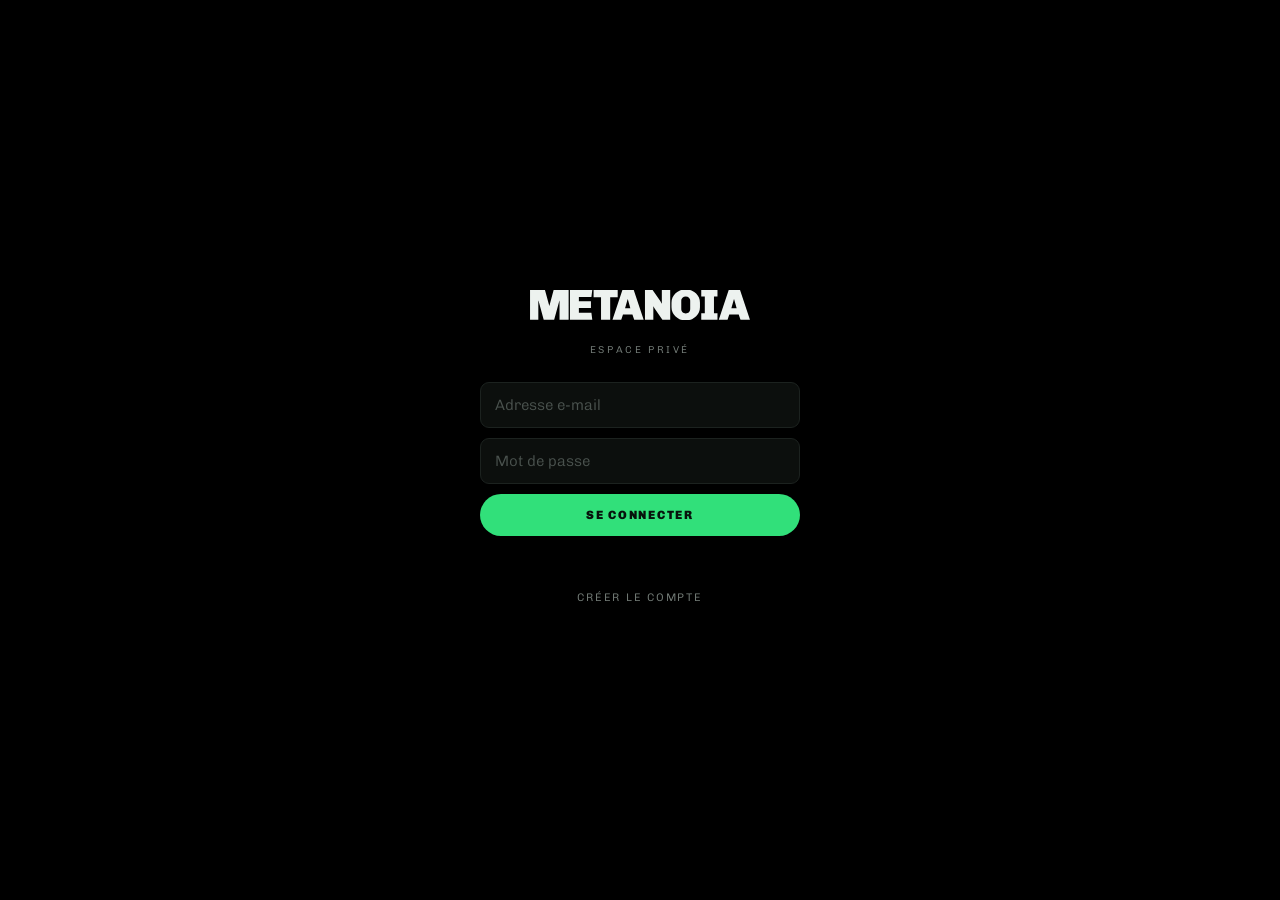
==== admin.html @ 51c211a5 "Garde-fou : refus des performances impossibles a la saisie" ====
<!DOCTYPE html>
<html lang="fr">
<head>
<meta charset="UTF-8">
<meta name="viewport" content="width=device-width, initial-scale=1.0, maximum-scale=1.0, user-scalable=no, viewport-fit=cover">
<title>Metanoia — Admin</title>
<link rel="preconnect" href="https://fonts.googleapis.com">
<link href="https://fonts.googleapis.com/css2?family=Cinzel:wght@400;500&family=Cormorant+Garamond:wght@400;500;600&display=swap" rel="stylesheet">
<style>
:root{--ink:#141414;--text:#2b2b2b;--mid:#5c5c5c;--soft:#9a9a9a;--line:#dcdcdc;--paper-2:#f6f5f2;--gold:#9a7b3c;--ease:cubic-bezier(.16,1,.3,1)}
*{margin:0;padding:0;box-sizing:border-box}
body{background:#fff;color:var(--text);font-family:'Cormorant Garamond',Georgia,serif;font-size:20px;line-height:1.5;-webkit-font-smoothing:antialiased}
.wrap{max-width:960px;margin:0 auto;padding:8vh 6vw 12vh}
a{color:inherit;text-decoration:none}
:focus-visible{outline:2px solid var(--gold);outline-offset:3px}
.label{font-family:'Cinzel',serif;font-size:12px;letter-spacing:.28em;text-transform:uppercase;color:var(--gold)}
header{display:flex;justify-content:space-between;align-items:baseline;margin-bottom:8vh}
header h1{font-family:'Cinzel',serif;font-weight:400;font-size:clamp(1.4rem,3vw,2rem);letter-spacing:.15em}
header a{font-family:'Cinzel',serif;font-size:11px;letter-spacing:.25em;text-transform:uppercase;color:var(--mid)}
h2{font-family:'Cinzel',serif;font-weight:400;font-size:1.2rem;letter-spacing:.12em;margin-bottom:28px;display:flex;justify-content:space-between;align-items:baseline}
h2 span{font-family:'Cormorant Garamond',serif;font-size:1rem;color:var(--soft);font-style:italic;letter-spacing:0}
.form{display:grid;grid-template-columns:1fr 1fr 1fr;gap:22px 28px;background:var(--paper-2);padding:40px;border-top:2px solid var(--ink);margin-bottom:12vh}
.f{display:flex;flex-direction:column;gap:8px}
.f label{font-family:'Cinzel',serif;font-size:11px;letter-spacing:.22em;text-transform:uppercase;color:var(--mid)}
.f input,.f select{font-family:'Cormorant Garamond',serif;font-size:1.2rem;font-weight:500;color:var(--ink);background:#fff;border:1px solid var(--line);padding:11px 14px;outline:none;transition:border-color .3s;width:100%;appearance:none;border-radius:0}
.f input:focus,.f select:focus{border-color:var(--ink)}
.f .hint{font-size:.9rem;color:var(--soft)}
.f.wide{grid-column:span 2}
.f input[type=range]{padding:0;border:0;background:transparent;accent-color:var(--ink);height:44px}
.f .rv{font-family:'Cinzel',serif;font-size:1.3rem;color:var(--ink)}
.pace{grid-column:1/-1;display:flex;justify-content:space-between;align-items:center;padding-top:14px;border-top:1px solid var(--line)}
.pace .v{font-family:'Cinzel',serif;font-size:1.8rem;color:var(--ink)}
.pace .v small{font-size:.45em;color:var(--mid);letter-spacing:.15em}
.actions{grid-column:1/-1;display:flex;gap:18px;align-items:center;flex-wrap:wrap}
.btn{padding:18px 48px;background:var(--ink);color:#fff;border:0;cursor:pointer;font-family:'Cinzel',serif;font-size:12px;letter-spacing:.3em;text-indent:.3em;text-transform:uppercase;transition:background .4s}
.btn:hover{background:var(--gold)}.btn:disabled{background:var(--soft);cursor:default}
.btn.ghost{background:transparent;color:var(--mid);border:1px solid var(--line);display:none}
.form.edit .btn.ghost{display:inline-block}
.msg{font-size:1rem;color:var(--gold);min-height:1.4em;grid-column:1/-1}
@media(max-width:760px){.form{grid-template-columns:1fr;padding:26px}.f.wide{grid-column:auto}}
.log{width:100%;border-collapse:collapse;font-size:1.05rem}
.log th{font-family:'Cinzel',serif;font-weight:500;font-size:11px;letter-spacing:.2em;text-transform:uppercase;color:var(--mid);text-align:left;padding:0 12px 14px 0;border-bottom:2px solid var(--ink)}
.log td{padding:18px 12px 18px 0;border-bottom:1px solid var(--line);vertical-align:top;font-variant-numeric:tabular-nums}
.log tbody tr{transition:background .3s;cursor:pointer}.log tbody tr:hover{background:var(--paper-2)}
.log tr.editing{background:#fbf6ea}
.log td.d{font-family:'Cinzel',serif;font-size:12px;letter-spacing:.08em;white-space:nowrap;color:var(--ink)}
.log td.k{font-family:'Cinzel',serif;color:var(--ink);white-space:nowrap;font-size:.95rem}
.log td .n{color:var(--soft);font-size:.92rem;font-style:italic}
.log .tag{font-family:'Cinzel',serif;font-size:10px;letter-spacing:.18em;text-transform:uppercase;color:var(--gold)}
.log .empty td{text-align:center;color:var(--soft);padding:48px 0;font-style:italic}
.log td:last-child,.log th:last-child{text-align:right;padding-right:0;white-space:nowrap}
.log .del{background:none;border:0;color:var(--line);cursor:pointer;font-size:1.2rem;transition:color .3s;font-family:inherit}
.log tr:hover .del{color:var(--soft)}.log .del:hover{color:#b00!important}
@media(max-width:700px){.hide{display:none}}

  body{user-select:none;-webkit-user-select:none;-webkit-touch-callout:none;
    touch-action:pan-y;-webkit-tap-highlight-color:transparent}
  input,textarea,select{user-select:text;-webkit-user-select:text;-webkit-touch-callout:default}
</style>
</head>
<body>
<div class="wrap">
  <header><h1>Metanoia · Admin</h1><a href="metanoia.html">← Voir la page publique</a></header>

  <h2>Prochaine compétition <span id="compInfo"></span></h2>
  <div class="form" id="compForm" style="grid-template-columns:1fr 1fr 1fr;margin-bottom:12vh">
    <div class="f"><label for="cNom">Nom de la course</label><input id="cNom" type="text" placeholder="10 km de Marseille"></div>
    <div class="f"><label for="cLieu">Lieu</label><input id="cLieu" type="text" placeholder="Marseille"></div>
    <div class="f"><label for="cDate">Date</label><input id="cDate" type="date"></div>
    <div class="actions"><button class="btn" id="cSave">Enregistrer</button><button class="btn ghost" id="cDelete" style="display:none">Supprimer</button></div>
    <div class="msg" id="cMsg"></div>
  </div>

  <h2>Résultats <span id="recordInfo"></span></h2>
  <div class="form" id="rForm" style="grid-template-columns:1fr 1fr 1fr;margin-bottom:6vh">
    <div class="f wide"><label for="rNom">Nom de la course</label><input id="rNom" type="text" placeholder="10 km de Marseille"></div>
    <div class="f"><label for="rDate">Date</label><input id="rDate" type="date"></div>
    <div class="f"><label for="rDist">Distance</label><input id="rDist" type="text" inputmode="decimal" placeholder="5"><span class="hint">km</span></div>
    <div class="f"><label for="rTemps">Temps</label><input id="rTemps" type="text" placeholder="17,13"><span class="hint">min,s</span></div>
    <div class="f"><label for="rClas">Classement</label><input id="rClas" type="number" min="1" placeholder="9"></div>
    <div class="f"><label for="rPart">Participants</label><input id="rPart" type="number" min="1" placeholder="234"></div>
    <div class="actions"><button class="btn" id="rSave">Ajouter</button></div>
    <div class="msg" id="rMsg"></div>
  </div>
  <table class="log" style="margin-bottom:12vh">
    <thead><tr><th>Date</th><th>Course</th><th>Distance</th><th>Temps</th><th>Classement</th><th></th></tr></thead>
    <tbody id="rRows"></tbody>
  </table>

  <h2 id="formTitle">Nouvel entraînement</h2>
  <div class="form" id="form">
    <div class="f"><label for="date">Date</label><input id="date" type="date"></div>
    <div class="f"><label for="type">Type de séance</label><select id="type"></select></div>
    <div class="f"><label for="lieu">Lieu</label><input id="lieu" type="text" placeholder="Corniche, piste, Calanques…"></div>
    <div class="f"><label for="dist">Distance</label><input id="dist" type="text" inputmode="decimal" placeholder="7,37"><span class="hint">km (ex. 7,37 = 7 km 370 m)</span></div>
    <div class="f"><label for="temps">Temps</label><input id="temps" type="text" placeholder="52:30" inputmode="numeric"><span class="hint">h:mm:ss ou mm:ss</span></div>
    <div class="f"><label for="den">Dénivelé positif</label><input id="den" type="number" step="1" min="0" placeholder="120"><span class="hint">m</span></div>
    <div class="f wide"><label for="notes">Notes</label><input id="notes" type="text" placeholder="Allure de base, jambes lourdes…"></div>
    <div class="f"><label for="ress">Ressenti <span class="rv" id="ressV">7</span> / 10</label><input id="ress" type="range" min="1" max="10" value="7"></div>
    <div class="pace"><span class="label" style="color:var(--mid)">Allure moyenne</span><span class="v" id="paceLive">—<small>/km</small></span></div>
    <div class="actions"><button class="btn" id="save">Enregistrer</button><button class="btn ghost" id="cancel">Annuler</button></div>
    <div class="msg" id="msg"></div>
  </div>

  <h2>Journal <span id="count"></span></h2>
  <table class="log">
    <thead><tr><th>Date</th><th>Séance</th><th>Distance</th><th>Temps</th><th class="hide">D+</th><th>Allure</th><th class="hide">Ressenti</th><th></th></tr></thead>
    <tbody id="rows"></tbody>
  </table>
</div>

<script type="module">
import { exigerConnexion, deconnexion, list, insert, update, remove, TYPES, parseTime, parseKm, fmtTime, fmtPace, fr, listCompetitions, insertCompetition, updateCompetition, removeCompetition, listResultats, insertResultat, removeResultat } from './config.js?v=20260831a';
import { plausible, fmtAllure } from './moteur.js?v=20260831a';

if (!await exigerConnexion()) throw new Error('non connecté');
const $ = id => document.getElementById(id);
const short = d => new Date(d+'T00:00').toLocaleDateString('fr-FR',{day:'2-digit',month:'short',year:'numeric'});
let rows = [], editing = null;

$('type').innerHTML = TYPES.map(t => `<option>${t}</option>`).join('');
$('date').value = new Date().toISOString().slice(0,10);
$('ress').addEventListener('input', () => $('ressV').textContent = $('ress').value);
const livePace = () => { $('paceLive').innerHTML = fmtPace(parseTime($('temps').value), parseKm($('dist').value)) + '<small>/km</small>'; };
$('temps').addEventListener('input', livePace); $('dist').addEventListener('input', livePace);

function fill(r){ $('date').value=r.date; $('type').value=r.type||TYPES[0]; $('lieu').value=r.lieu||''; $('dist').value=r.distance_km; $('temps').value=fmtTime(r.temps_s);
  $('den').value=r.denivele_m||''; $('notes').value=r.notes||''; $('ress').value=r.ressenti||7; $('ressV').textContent=$('ress').value; livePace(); }
function reset(){ editing=null; ['lieu','dist','temps','den','notes'].forEach(i=>$(i).value=''); $('ress').value=7; $('ressV').textContent=7; $('date').value=new Date().toISOString().slice(0,10);
  $('form').classList.remove('edit'); $('formTitle').textContent='Nouvel entraînement'; $('save').textContent='Enregistrer'; livePace(); render(); }
function startEdit(r){ editing=r.id; fill(r); $('form').classList.add('edit'); $('formTitle').textContent='Modifier — '+short(r.date); $('save').textContent='Mettre à jour'; render(); $('form').scrollIntoView({behavior:'smooth'}); }

function render(){
  $('count').textContent = rows.length ? `${rows.length} sorties · ${fr(rows.reduce((a,r)=>a+Number(r.distance_km),0))} km` : '';
  $('rows').innerHTML = rows.length ? rows.map(r => `<tr data-id="${r.id}" class="${r.id===editing?'editing':''}">
    <td class="d">${short(r.date)}</td>
    <td><span class="tag">${r.type||''}</span>${r.lieu?'<br>'+r.lieu:''}${r.notes?`<div class="n">${r.notes}</div>`:''}</td>
    <td class="k">${fr(r.distance_km)} km</td><td class="k">${fmtTime(r.temps_s)}</td>
    <td class="k hide">${r.denivele_m?fr(r.denivele_m,0)+' m':'—'}</td><td class="k">${fmtPace(r.temps_s,r.distance_km)}</td>
    <td class="k hide">${r.ressenti?r.ressenti+'/10':'—'}</td>
    <td><button class="del" data-del="${r.id}" title="Supprimer">×</button></td></tr>`).join('')
    : `<tr class="empty"><td colspan="8">Aucun entraînement. Le premier kilomètre commence ici.</td></tr>`;
}
async function refresh(){ try { rows = await list(); render(); } catch(e){ $('msg').textContent='Erreur : '+e.message; } }


// refuse une performance physiquement impossible
function verifieAllure(km, sec, cible) {
  if (!plausible(km * 1000, sec)) {
    const a = sec / km;
    document.getElementById(cible).textContent =
      'Allure de ' + fmtAllure(a) + '/km — c\u2019est impossible. Vérifie le temps : '
      + 'pour une heure et plus, écris 1:49:00 et non 1:49.';
    return false;
  }
  return true;
}

$('save').addEventListener('click', async () => {
  const d=parseKm($('dist').value), s=parseTime($('temps').value);
  if(!$('date').value||!d||!s){ $('msg').textContent='Date, distance et temps sont obligatoires.'; return; }
  if(!verifieAllure(d, s, 'msg')) return;
  const row={ date:$('date').value, type:$('type').value, lieu:$('lieu').value.trim(), distance_km:d, temps_s:s, denivele_m:Number($('den').value)||0, notes:$('notes').value.trim(), ressenti:Number($('ress').value) };
  $('save').disabled=true;
  try { if(editing!==null){ await update(editing,row); $('msg').textContent='Mis à jour.'; } else { await insert(row); $('msg').textContent=`Enregistré — ${fr(d)} km de plus.`; }
    await refresh(); reset(); } catch(e){ $('msg').textContent='Erreur : '+e.message; }
  $('save').disabled=false;
});
$('cancel').addEventListener('click', reset);
$('rows').addEventListener('click', async e => {
  const del=e.target.closest('[data-del]');
  if(del){ e.stopPropagation(); if(confirm('Supprimer cet entraînement ?')){ try{ await remove(isNaN(del.dataset.del)?del.dataset.del:Number(del.dataset.del)); if(editing==del.dataset.del) reset(); await refresh(); }catch(err){ $('msg').textContent='Erreur : '+err.message; } } return; }
  const tr=e.target.closest('tr[data-id]'); if(!tr) return;
  const r=rows.find(x=>String(x.id)===tr.dataset.id); if(r) startEdit(r);
});
refresh();

let currentCompId = null;
async function refreshComp() {
  try {
    const compList = await listCompetitions();
    const today = new Date().toISOString().slice(0,10);
    const next = compList.find(c => c.date >= today) || compList[0] || null;
    if (next) {
      currentCompId = next.id;
      $('cNom').value = next.nom; $('cLieu').value = next.lieu || ''; $('cDate').value = next.date;
      $('compInfo').textContent = `— ${short(next.date)}`;
      $('cDelete').style.display = 'inline-block';
    } else {
      currentCompId = null; $('cNom').value=''; $('cLieu').value=''; $('cDate').value='';
      $('compInfo').textContent = ''; $('cDelete').style.display = 'none';
    }
  } catch (e) { $('cMsg').textContent = 'Erreur : ' + e.message; }
}
$('cSave').addEventListener('click', async () => {
  const nom = $('cNom').value.trim(), date = $('cDate').value;
  if (!nom || !date) { $('cMsg').textContent = 'Nom et date sont obligatoires.'; return; }
  const row = { nom, lieu: $('cLieu').value.trim(), date };
  $('cSave').disabled = true;
  try {
    if (currentCompId !== null) await updateCompetition(currentCompId, row); else await insertCompetition(row);
    $('cMsg').textContent = 'Enregistré.'; await refreshComp();
  } catch (e) { $('cMsg').textContent = 'Erreur : ' + e.message; }
  $('cSave').disabled = false;
});
$('cDelete').addEventListener('click', async () => {
  if (currentCompId === null || !confirm('Supprimer cette compétition ?')) return;
});
refreshComp();

async function refreshResultats() {
  try {
    const rows = await listResultats();
    // record = meilleur temps par distance
    const records = {};
    rows.forEach(r => { const key = fr(r.distance_km); if (!records[key] || r.temps_s < records[key]) records[key] = r.temps_s; });
    $('recordInfo').textContent = Object.keys(records).length
      ? '— ' + Object.entries(records).map(([d,s]) => `${d} km : ${fmtTime(s)}`).join(' · ') : '';
    $('rRows').innerHTML = rows.length ? rows.map(r => `<tr data-id="${r.id}">
      <td class="d">${short(r.date)}</td><td>${r.nom}</td><td class="k">${fr(r.distance_km)} km</td><td class="k">${fmtTime(r.temps_s)}</td>
      <td class="k">${r.classement ? r.classement + (r.participants ? ' / ' + r.participants : '') : '—'}</td>
      <td><button class="del" data-rdel="${r.id}" title="Supprimer">×</button></td></tr>`).join('')
      : `<tr class="empty"><td colspan="6">Aucun résultat pour l'instant.</td></tr>`;
  } catch (e) { $('rMsg').textContent = 'Erreur : ' + e.message; }
}
$('rSave').addEventListener('click', async () => {
  const nom = $('rNom').value.trim(), date = $('rDate').value, d = parseKm($('rDist').value), s = parseTime($('rTemps').value);
  if (!nom || !date || !d || !s) { $('rMsg').textContent = 'Nom, date, distance et temps sont obligatoires.'; return; }
  if (!verifieAllure(d, s, 'rMsg')) return;
  $('rSave').disabled = true;
  try {
    await insertResultat({ nom, date, distance_km: d, temps_s: s, classement: Number($('rClas').value) || null, participants: Number($('rPart').value) || null });
    ['rNom','rDist','rTemps','rClas','rPart'].forEach(i => $(i).value = ''); $('rDate').value = '';
    $('rMsg').textContent = 'Résultat ajouté.'; await refreshResultats();
  } catch (e) { $('rMsg').textContent = 'Erreur : ' + e.message; }
  $('rSave').disabled = false;
});
$('rRows').addEventListener('click', async e => {
  const b = e.target.closest('[data-rdel]'); if (!b) return;
  if (confirm('Supprimer ce résultat ?')) { try { await removeResultat(Number(b.dataset.rdel)); await refreshResultats(); } catch (err) { $('rMsg').textContent = 'Erreur : ' + err.message; } }
});
refreshResultats();
</script>
<button id="quitter" style="position:fixed;top:10px;right:12px;background:none;border:1px solid #ddd;
  border-radius:999px;padding:7px 14px;font-family:inherit;font-size:10px;letter-spacing:.16em;
  text-transform:uppercase;color:#888;cursor:pointer">Déconnexion</button>
<script type="module">
import { deconnexion } from './config.js?v=20260831a';
import { plausible, fmtAllure } from './moteur.js?v=20260831a';
document.getElementById('quitter').addEventListener('click', async () => {
  await deconnexion(); location.href = 'index.html';
});
</script>

<script>
// pas de sélection ni de copie ; zoom bloqué sur mobile seulement
['copy','cut','contextmenu','dragstart','selectstart'].forEach(function(ev){
  document.addEventListener(ev, function(e){
    if (e.target.closest('input, textarea, select')) return;   // la saisie reste possible
    e.preventDefault();
  });
});
['gesturestart','gesturechange','gestureend'].forEach(function(ev){
  document.addEventListener(ev, function(e){ e.preventDefault(); }, { passive:false });
});
document.addEventListener('touchmove', function(e){
  if (e.touches.length > 1) e.preventDefault();
}, { passive:false });
document.addEventListener('keydown', function(e){
  if ((e.ctrlKey || e.metaKey) && ['c','x','a','u','s','p'].indexOf(e.key.toLowerCase()) > -1) {
    if (e.target.closest('input, textarea')) return;
    e.preventDefault();
  }
});
</script>
</body>
</html>
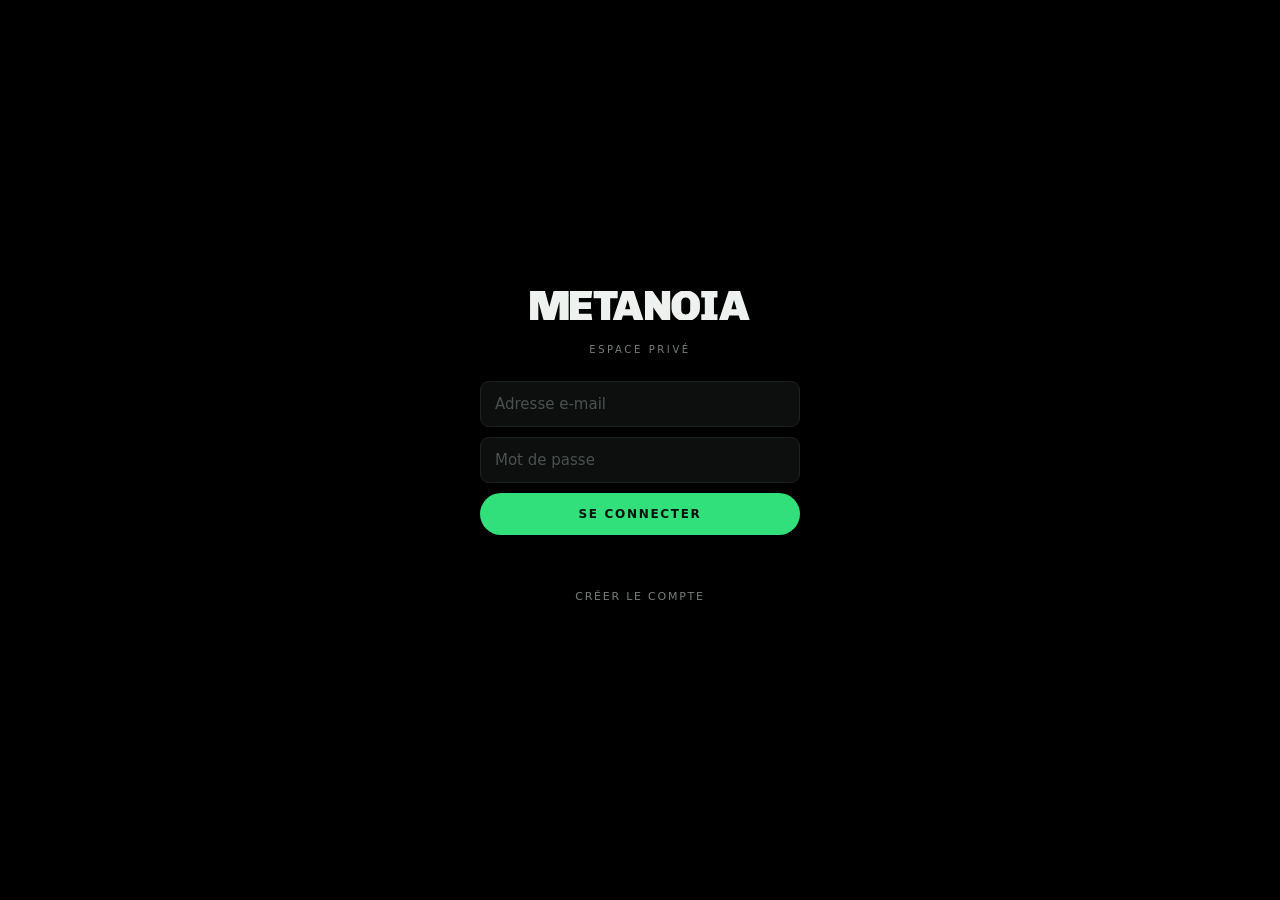
==== commit 9f265e00: "Admin refait aux couleurs du site ; coach a deux objectifs 5 km et ultra" ====
--- a/admin.html
+++ b/admin.html
@@ -1,117 +1,201 @@
 <!DOCTYPE html>
 <html lang="fr">
 <head>
-<meta charset="UTF-8">
+<meta charset="utf-8">
 <meta name="viewport" content="width=device-width, initial-scale=1.0, maximum-scale=1.0, user-scalable=no, viewport-fit=cover">
-<title>Metanoia — Admin</title>
+<title>Metanoia — Saisie</title>
+<meta name="robots" content="noindex">
+<meta name="theme-color" content="#FFFFFF">
 <link rel="preconnect" href="https://fonts.googleapis.com">
-<link href="https://fonts.googleapis.com/css2?family=Cinzel:wght@400;500&family=Cormorant+Garamond:wght@400;500;600&display=swap" rel="stylesheet">
+<link rel="preconnect" href="https://fonts.gstatic.com" crossorigin>
+<link href="https://fonts.googleapis.com/css2?family=Chivo:wght@300;700;900&display=swap" rel="stylesheet">
 <style>
-:root{--ink:#141414;--text:#2b2b2b;--mid:#5c5c5c;--soft:#9a9a9a;--line:#dcdcdc;--paper-2:#f6f5f2;--gold:#9a7b3c;--ease:cubic-bezier(.16,1,.3,1)}
+:root{--vert:#0B7A3E;--vif:#12B85F;--ink:#0D0F0E;--piste:#E8EBE9;--sourd:#6B736E;--texte:#454B48;--rouge:#C4452F}
 *{margin:0;padding:0;box-sizing:border-box}
-body{background:#fff;color:var(--text);font-family:'Cormorant Garamond',Georgia,serif;font-size:20px;line-height:1.5;-webkit-font-smoothing:antialiased}
-.wrap{max-width:960px;margin:0 auto;padding:8vh 6vw 12vh}
+body{background:#fff;color:var(--ink);font-family:Chivo,system-ui,sans-serif;
+  max-width:430px;margin:0 auto;padding-bottom:110px;-webkit-font-smoothing:antialiased;
+  user-select:none;-webkit-user-select:none;-webkit-touch-callout:none;touch-action:pan-y;
+  -webkit-tap-highlight-color:transparent}
+input,textarea,select{user-select:text;-webkit-user-select:text;-webkit-touch-callout:default}
 a{color:inherit;text-decoration:none}
-:focus-visible{outline:2px solid var(--gold);outline-offset:3px}
-.label{font-family:'Cinzel',serif;font-size:12px;letter-spacing:.28em;text-transform:uppercase;color:var(--gold)}
-header{display:flex;justify-content:space-between;align-items:baseline;margin-bottom:8vh}
-header h1{font-family:'Cinzel',serif;font-weight:400;font-size:clamp(1.4rem,3vw,2rem);letter-spacing:.15em}
-header a{font-family:'Cinzel',serif;font-size:11px;letter-spacing:.25em;text-transform:uppercase;color:var(--mid)}
-h2{font-family:'Cinzel',serif;font-weight:400;font-size:1.2rem;letter-spacing:.12em;margin-bottom:28px;display:flex;justify-content:space-between;align-items:baseline}
-h2 span{font-family:'Cormorant Garamond',serif;font-size:1rem;color:var(--soft);font-style:italic;letter-spacing:0}
-.form{display:grid;grid-template-columns:1fr 1fr 1fr;gap:22px 28px;background:var(--paper-2);padding:40px;border-top:2px solid var(--ink);margin-bottom:12vh}
-.f{display:flex;flex-direction:column;gap:8px}
-.f label{font-family:'Cinzel',serif;font-size:11px;letter-spacing:.22em;text-transform:uppercase;color:var(--mid)}
-.f input,.f select{font-family:'Cormorant Garamond',serif;font-size:1.2rem;font-weight:500;color:var(--ink);background:#fff;border:1px solid var(--line);padding:11px 14px;outline:none;transition:border-color .3s;width:100%;appearance:none;border-radius:0}
-.f input:focus,.f select:focus{border-color:var(--ink)}
-.f .hint{font-size:.9rem;color:var(--soft)}
-.f.wide{grid-column:span 2}
-.f input[type=range]{padding:0;border:0;background:transparent;accent-color:var(--ink);height:44px}
-.f .rv{font-family:'Cinzel',serif;font-size:1.3rem;color:var(--ink)}
-.pace{grid-column:1/-1;display:flex;justify-content:space-between;align-items:center;padding-top:14px;border-top:1px solid var(--line)}
-.pace .v{font-family:'Cinzel',serif;font-size:1.8rem;color:var(--ink)}
-.pace .v small{font-size:.45em;color:var(--mid);letter-spacing:.15em}
-.actions{grid-column:1/-1;display:flex;gap:18px;align-items:center;flex-wrap:wrap}
-.btn{padding:18px 48px;background:var(--ink);color:#fff;border:0;cursor:pointer;font-family:'Cinzel',serif;font-size:12px;letter-spacing:.3em;text-indent:.3em;text-transform:uppercase;transition:background .4s}
-.btn:hover{background:var(--gold)}.btn:disabled{background:var(--soft);cursor:default}
-.btn.ghost{background:transparent;color:var(--mid);border:1px solid var(--line);display:none}
-.form.edit .btn.ghost{display:inline-block}
-.msg{font-size:1rem;color:var(--gold);min-height:1.4em;grid-column:1/-1}
-@media(max-width:760px){.form{grid-template-columns:1fr;padding:26px}.f.wide{grid-column:auto}}
-.log{width:100%;border-collapse:collapse;font-size:1.05rem}
-.log th{font-family:'Cinzel',serif;font-weight:500;font-size:11px;letter-spacing:.2em;text-transform:uppercase;color:var(--mid);text-align:left;padding:0 12px 14px 0;border-bottom:2px solid var(--ink)}
-.log td{padding:18px 12px 18px 0;border-bottom:1px solid var(--line);vertical-align:top;font-variant-numeric:tabular-nums}
-.log tbody tr{transition:background .3s;cursor:pointer}.log tbody tr:hover{background:var(--paper-2)}
-.log tr.editing{background:#fbf6ea}
-.log td.d{font-family:'Cinzel',serif;font-size:12px;letter-spacing:.08em;white-space:nowrap;color:var(--ink)}
-.log td.k{font-family:'Cinzel',serif;color:var(--ink);white-space:nowrap;font-size:.95rem}
-.log td .n{color:var(--soft);font-size:.92rem;font-style:italic}
-.log .tag{font-family:'Cinzel',serif;font-size:10px;letter-spacing:.18em;text-transform:uppercase;color:var(--gold)}
-.log .empty td{text-align:center;color:var(--soft);padding:48px 0;font-style:italic}
-.log td:last-child,.log th:last-child{text-align:right;padding-right:0;white-space:nowrap}
-.log .del{background:none;border:0;color:var(--line);cursor:pointer;font-size:1.2rem;transition:color .3s;font-family:inherit}
-.log tr:hover .del{color:var(--soft)}.log .del:hover{color:#b00!important}
-@media(max-width:700px){.hide{display:none}}
-
-  body{user-select:none;-webkit-user-select:none;-webkit-touch-callout:none;
-    touch-action:pan-y;-webkit-tap-highlight-color:transparent}
-  input,textarea,select{user-select:text;-webkit-user-select:text;-webkit-touch-callout:default}
+
+.hd{display:flex;align-items:center;gap:11px;padding:max(14px,env(safe-area-inset-top)) 20px 13px;
+  border-bottom:1px solid var(--piste)}
+.hd .lg{width:74px;color:var(--ink);line-height:0;flex:none}
+.hd .lg svg{display:block;width:100%;height:auto}
+.hd .t{font-weight:900;font-size:10.5px;letter-spacing:.14em;text-transform:uppercase;color:var(--vert)}
+.hd .q{margin-left:auto;font-weight:300;font-size:9.5px;letter-spacing:.16em;text-transform:uppercase;color:#A9B0AC}
+
+.z{padding:24px 20px 0}
+.k{font-weight:300;font-size:9px;letter-spacing:.26em;text-transform:uppercase;color:#A9B0AC}
+h2{font-weight:900;font-size:19px;letter-spacing:-.025em;margin:0 0 3px}
+.sous{font-weight:300;font-size:11.5px;color:var(--texte);line-height:1.5;margin-bottom:16px}
+section{margin-bottom:38px}
+
+.form{display:grid;gap:13px}
+.f{display:grid;gap:5px}
+.f.duo{grid-template-columns:1fr 1fr;gap:10px}
+.f.duo>div{display:grid;gap:5px}
+label{font-weight:900;font-size:10px;letter-spacing:.1em;text-transform:uppercase;color:var(--sourd)}
+.hint{font-weight:300;font-size:10px;color:#B7BEBA}
+input,select{width:100%;border:1.5px solid var(--piste);border-radius:9px;padding:12px 13px;
+  font-family:inherit;font-weight:700;font-size:15px;color:var(--ink);background:#fff;
+  -webkit-appearance:none;appearance:none}
+select{background-image:linear-gradient(45deg,transparent 50%,#A9B0AC 50%),linear-gradient(135deg,#A9B0AC 50%,transparent 50%);
+  background-position:calc(100% - 17px) 20px,calc(100% - 12px) 20px;background-size:5px 5px;background-repeat:no-repeat}
+input:focus,select:focus{outline:0;border-color:var(--ink)}
+input[type=range]{padding:0;border:0;accent-color:var(--vert);height:38px}
+.rv{font-weight:900;font-size:14px;color:var(--ink)}
+
+.allure{display:flex;justify-content:space-between;align-items:baseline;
+  border-top:1px solid var(--piste);padding-top:12px;margin-top:2px}
+.allure .l{font-weight:300;font-size:10px;letter-spacing:.18em;text-transform:uppercase;color:var(--sourd)}
+.allure .v{font-weight:900;font-size:22px;letter-spacing:-.02em;font-variant-numeric:tabular-nums}
+.allure .v small{font-size:.45em;color:var(--sourd);font-weight:300;letter-spacing:.1em}
+
+.btn{width:100%;background:var(--vert);color:#fff;border:0;border-radius:999px;padding:14px;
+  font-family:inherit;font-weight:900;font-size:12px;letter-spacing:.14em;text-transform:uppercase;cursor:pointer}
+.btn:disabled{background:#DDE3DF;color:#9AA19D}
+.btn.ghost{background:#fff;color:var(--sourd);border:1.5px solid var(--piste);display:none}
+.form.edit .btn.ghost{display:block}
+.msg{font-weight:700;font-size:11.5px;min-height:1.3em;color:var(--vert);text-align:center}
+
+.log{width:100%;border-collapse:collapse}
+.log th{font-weight:300;font-size:8.5px;letter-spacing:.16em;text-transform:uppercase;color:#B7BEBA;
+  text-align:left;padding:0 8px 8px 0;border-bottom:1.5px solid var(--ink)}
+.log td{padding:12px 8px 12px 0;border-bottom:1px solid #F2F4F3;vertical-align:top;
+  font-variant-numeric:tabular-nums;font-weight:300;font-size:12px;color:var(--texte)}
+.log tbody tr{cursor:pointer}
+.log tbody tr:hover{background:#FAFBFA}
+.log tr.editing{background:#F1F7F3}
+.log td.d{font-weight:300;font-size:10.5px;color:#A9B0AC;white-space:nowrap}
+.log td.k{font-weight:900;font-size:12.5px;color:var(--ink);white-space:nowrap}
+.log td .n{color:#B7BEBA;font-size:10.5px;display:block;margin-top:2px}
+.log .tag{font-weight:900;font-size:8.5px;letter-spacing:.14em;text-transform:uppercase;color:var(--vert)}
+.log .empty td{text-align:center;color:#B7BEBA;padding:34px 0;font-size:12px}
+.log td:last-child,.log th:last-child{text-align:right;padding-right:0}
+.log .del{background:none;border:0;color:#DDE3DF;cursor:pointer;font-size:16px;font-family:inherit;padding:0 2px}
+.log tr:hover .del{color:#A9B0AC}
+.log .del:hover{color:var(--rouge)!important}
+@media(max-width:420px){.hide{display:none}}
+
+.nav{position:fixed;left:0;right:0;bottom:0;display:flex;background:#fff;border-top:1px solid var(--piste);
+  padding:11px 0 max(15px,env(safe-area-inset-bottom));z-index:20;max-width:430px;margin:0 auto}
+.nav a{flex:1;text-align:center}
+.nav a .num{display:block;font-weight:900;font-size:16px;letter-spacing:-.02em;color:#CDD4D0;line-height:1}
+.nav a b{display:block;font-weight:700;font-size:8px;letter-spacing:.12em;text-transform:uppercase;
+  color:#B7BEBA;margin-top:4px}
+.nav a.on .num{color:var(--vert)}
+.nav a.on b{color:var(--ink)}
 </style>
 </head>
 <body>
-<div class="wrap">
-  <header><h1>Metanoia · Admin</h1><a href="metanoia.html">← Voir la page publique</a></header>
-
-  <h2>Prochaine compétition <span id="compInfo"></span></h2>
-  <div class="form" id="compForm" style="grid-template-columns:1fr 1fr 1fr;margin-bottom:12vh">
-    <div class="f"><label for="cNom">Nom de la course</label><input id="cNom" type="text" placeholder="10 km de Marseille"></div>
-    <div class="f"><label for="cLieu">Lieu</label><input id="cLieu" type="text" placeholder="Marseille"></div>
-    <div class="f"><label for="cDate">Date</label><input id="cDate" type="date"></div>
-    <div class="actions"><button class="btn" id="cSave">Enregistrer</button><button class="btn ghost" id="cDelete" style="display:none">Supprimer</button></div>
-    <div class="msg" id="cMsg"></div>
-  </div>
-
-  <h2>Résultats <span id="recordInfo"></span></h2>
-  <div class="form" id="rForm" style="grid-template-columns:1fr 1fr 1fr;margin-bottom:6vh">
-    <div class="f wide"><label for="rNom">Nom de la course</label><input id="rNom" type="text" placeholder="10 km de Marseille"></div>
-    <div class="f"><label for="rDate">Date</label><input id="rDate" type="date"></div>
-    <div class="f"><label for="rDist">Distance</label><input id="rDist" type="text" inputmode="decimal" placeholder="5"><span class="hint">km</span></div>
-    <div class="f"><label for="rTemps">Temps</label><input id="rTemps" type="text" placeholder="17,13"><span class="hint">min,s</span></div>
-    <div class="f"><label for="rClas">Classement</label><input id="rClas" type="number" min="1" placeholder="9"></div>
-    <div class="f"><label for="rPart">Participants</label><input id="rPart" type="number" min="1" placeholder="234"></div>
-    <div class="actions"><button class="btn" id="rSave">Ajouter</button></div>
-    <div class="msg" id="rMsg"></div>
-  </div>
-  <table class="log" style="margin-bottom:12vh">
-    <thead><tr><th>Date</th><th>Course</th><th>Distance</th><th>Temps</th><th>Classement</th><th></th></tr></thead>
-    <tbody id="rRows"></tbody>
-  </table>
-
-  <h2 id="formTitle">Nouvel entraînement</h2>
-  <div class="form" id="form">
-    <div class="f"><label for="date">Date</label><input id="date" type="date"></div>
-    <div class="f"><label for="type">Type de séance</label><select id="type"></select></div>
-    <div class="f"><label for="lieu">Lieu</label><input id="lieu" type="text" placeholder="Corniche, piste, Calanques…"></div>
-    <div class="f"><label for="dist">Distance</label><input id="dist" type="text" inputmode="decimal" placeholder="7,37"><span class="hint">km (ex. 7,37 = 7 km 370 m)</span></div>
-    <div class="f"><label for="temps">Temps</label><input id="temps" type="text" placeholder="52:30" inputmode="numeric"><span class="hint">h:mm:ss ou mm:ss</span></div>
-    <div class="f"><label for="den">Dénivelé positif</label><input id="den" type="number" step="1" min="0" placeholder="120"><span class="hint">m</span></div>
-    <div class="f wide"><label for="notes">Notes</label><input id="notes" type="text" placeholder="Allure de base, jambes lourdes…"></div>
-    <div class="f"><label for="ress">Ressenti <span class="rv" id="ressV">7</span> / 10</label><input id="ress" type="range" min="1" max="10" value="7"></div>
-    <div class="pace"><span class="label" style="color:var(--mid)">Allure moyenne</span><span class="v" id="paceLive">—<small>/km</small></span></div>
-    <div class="actions"><button class="btn" id="save">Enregistrer</button><button class="btn ghost" id="cancel">Annuler</button></div>
-    <div class="msg" id="msg"></div>
-  </div>
-
-  <h2>Journal <span id="count"></span></h2>
-  <table class="log">
-    <thead><tr><th>Date</th><th>Séance</th><th>Distance</th><th>Temps</th><th class="hide">D+</th><th>Allure</th><th class="hide">Ressenti</th><th></th></tr></thead>
-    <tbody id="rows"></tbody>
-  </table>
+
+<header class="hd">
+  <a class="lg" href="index.html" aria-label="Accueil"><svg viewBox="0 0 5.0710 0.6860" aria-hidden="true"><g fill="currentColor"><path transform="translate(-0.05700 0.68600) scale(0.001000 -0.001000)" d="M57 0V686H401L500 320H504L601 686H947V0H737V440H733L613 0H372L253 440H248V0Z"/><path transform="translate(0.86300 0.68600) scale(0.001000 -0.001000)" d="M57 0V686H572L552 526H263V426H541V273H263V160H552L572 0Z"/><path transform="translate(1.45000 0.68600) scale(0.001000 -0.001000)" d="M187 0V521H15V686H571V521H398V0Z"/><path transform="translate(1.90600 0.68600) scale(0.001000 -0.001000)" d="M-5 0 224 686H485L714 0H496L455 122H237L197 0ZM285 267H407L349 475H344Z"/><path transform="translate(2.59300 0.68600) scale(0.001000 -0.001000)" d="M57 0V686H233L410 431L441 372L446 375V686H639V0H459L276 264L255 306L250 304V0Z"/><path transform="translate(3.23100 0.68600) scale(0.001000 -0.001000)" d="M331 -10Q269 -10 214.5 13.5Q160 37 119.0 78.0Q78 119 54.5 173.5Q31 228 31 290V394Q31 456 54.5 510.5Q78 565 119.0 606.0Q160 647 214.5 670.5Q269 694 331 694H387Q449 694 503.5 670.5Q558 647 599.0 606.0Q640 565 663.5 510.5Q687 456 687 394V290Q687 228 663.5 173.5Q640 119 599.0 78.0Q558 37 503.5 13.5Q449 -10 387 -10ZM359 146Q382 146 400.5 154.0Q419 162 433.0 175.5Q447 189 454.5 207.0Q462 225 462 246V438Q462 459 454.5 477.0Q447 495 433.0 509.0Q419 523 400.5 530.5Q382 538 359 538Q337 538 318.0 530.0Q299 522 285.0 508.5Q271 495 263.5 477.0Q256 459 256 438V246Q256 225 263.5 207.0Q271 189 285.0 175.0Q299 161 318.0 153.5Q337 146 359 146Z"/><path transform="translate(3.91200 0.68600) scale(0.001000 -0.001000)" d="M36 0V148H118V538H36V686H410V538H329V148H410V0Z"/><path transform="translate(4.35700 0.68600) scale(0.001000 -0.001000)" d="M-5 0 224 686H485L714 0H496L455 122H237L197 0ZM285 267H407L349 475H344Z"/></g></svg></a>
+  <span class="t">Saisie</span>
+  <button class="q" id="quitter" style="background:none;border:0;font-family:inherit;cursor:pointer">Déconnexion</button>
+</header>
+
+<div class="z">
+
+  <section>
+    <h2>Nouvel entraînement</h2>
+    <p class="sous" id="formTitle" style="display:none"></p>
+    <div class="form" id="form">
+      <div class="f duo">
+        <div><label for="date">Date</label><input id="date" type="date"></div>
+        <div><label for="type">Type</label><select id="type"></select></div>
+      </div>
+      <div class="f"><label for="lieu">Lieu</label>
+        <input id="lieu" type="text" placeholder="Corniche, piste, Calanques…"></div>
+      <div class="f duo">
+        <div><label for="dist">Distance</label><input id="dist" type="text" inputmode="decimal" placeholder="7,37">
+          <span class="hint">km — 7,37 = 7 km 370 m</span></div>
+        <div><label for="temps">Temps</label><input id="temps" type="text" placeholder="52:30">
+          <span class="hint">h:mm:ss ou mm:ss</span></div>
+      </div>
+      <div class="f duo">
+        <div><label for="den">Dénivelé +</label><input id="den" type="number" min="0" placeholder="120">
+          <span class="hint">mètres</span></div>
+        <div><label for="ress">Ressenti <span class="rv" id="ressV">7</span>/10</label>
+          <input id="ress" type="range" min="1" max="10" value="7"></div>
+      </div>
+      <div class="f"><label for="notes">Notes</label>
+        <input id="notes" type="text" placeholder="Jambes lourdes, vent de face…"></div>
+      <div class="allure"><span class="l">Allure moyenne</span>
+        <span class="v" id="paceLive">—<small>/km</small></span></div>
+      <button class="btn" id="save">Enregistrer</button>
+      <button class="btn ghost" id="cancel">Annuler</button>
+      <p class="msg" id="msg"></p>
+    </div>
+  </section>
+
+  <section>
+    <h2>Entraînements <span class="k" id="count"></span></h2>
+    <table class="log">
+      <thead><tr><th>Date</th><th>Séance</th><th>Dist.</th><th>Temps</th>
+        <th class="hide">D+</th><th>Allure</th><th class="hide">Res.</th><th></th></tr></thead>
+      <tbody id="rows"></tbody>
+    </table>
+  </section>
+
+  <section>
+    <h2>Résultats de course</h2>
+    <p class="sous" id="recordInfo"></p>
+    <div class="form" id="rForm">
+      <div class="f"><label for="rNom">Nom de la course</label>
+        <input id="rNom" type="text" placeholder="Foulée des félibres"></div>
+      <div class="f duo">
+        <div><label for="rDate">Date</label><input id="rDate" type="date"></div>
+        <div><label for="rDist">Distance</label><input id="rDist" type="text" inputmode="decimal" placeholder="5">
+          <span class="hint">km</span></div>
+      </div>
+      <div class="f duo">
+        <div><label for="rTemps">Temps</label><input id="rTemps" type="text" placeholder="17:13">
+          <span class="hint">h:mm:ss ou mm:ss</span></div>
+        <div><label for="rDen">Dénivelé +</label><input id="rDen" type="number" min="0" placeholder="500">
+          <span class="hint">mètres</span></div>
+      </div>
+      <div class="f duo">
+        <div><label for="rClas">Classement</label><input id="rClas" type="number" min="1" placeholder="9"></div>
+        <div><label for="rPart">Participants</label><input id="rPart" type="number" min="1" placeholder="234"></div>
+      </div>
+      <button class="btn" id="rSave">Ajouter</button>
+      <p class="msg" id="rMsg"></p>
+    </div>
+    <table class="log" style="margin-top:18px">
+      <thead><tr><th>Date</th><th>Course</th><th>Dist.</th><th>Temps</th><th class="hide">Class.</th><th></th></tr></thead>
+      <tbody id="rRows"></tbody>
+    </table>
+  </section>
+
+  <section>
+    <h2>Prochaine compétition</h2>
+    <p class="sous" id="compInfo"></p>
+    <div class="form" id="compForm">
+      <div class="f"><label for="cNom">Nom</label><input id="cNom" type="text" placeholder="Marathon de Marseille"></div>
+      <div class="f duo">
+        <div><label for="cLieu">Lieu</label><input id="cLieu" type="text" placeholder="Marseille"></div>
+        <div><label for="cDate">Date</label><input id="cDate" type="date"></div>
+      </div>
+      <button class="btn" id="cSave">Enregistrer</button>
+      <button class="btn ghost" id="cDelete" style="display:none">Supprimer</button>
+      <p class="msg" id="cMsg"></p>
+    </div>
+  </section>
+
 </div>
 
+<nav class="nav">
+  <a href="journal.html"><span class="num">A</span><b>Journal</b></a>
+  <a class="on"><span class="num">B</span><b>Saisie</b></a>
+  <a href="metanoia.html"><span class="num">C</span><b>Le site</b></a>
+</nav>
+
 <script type="module">
-import { exigerConnexion, deconnexion, list, insert, update, remove, TYPES, parseTime, parseKm, fmtTime, fmtPace, fr, listCompetitions, insertCompetition, updateCompetition, removeCompetition, listResultats, insertResultat, removeResultat } from './config.js?v=20260831a';
-import { plausible, fmtAllure } from './moteur.js?v=20260831a';
+import { exigerConnexion, deconnexion, list, insert, update, remove, TYPES, parseTime, parseKm, fmtTime, fmtPace, fr, listCompetitions, insertCompetition, updateCompetition, removeCompetition, listResultats, insertResultat, removeResultat } from './config.js?v=20260831d';
+import { plausible, fmtAllure } from './moteur.js?v=20260831d';
 
 if (!await exigerConnexion()) throw new Error('non connecté');
 const $ = id => document.getElementById(id);
@@ -145,7 +229,7 @@
 
 
 // refuse une performance physiquement impossible
-function verifieAllure(km, sec, cible) {
+function verifieAllure(km, sec, cible, dplus) {
   if (!plausible(km * 1000, sec)) {
     const a = sec / km;
     document.getElementById(cible).textContent =
@@ -159,7 +243,7 @@
 $('save').addEventListener('click', async () => {
   const d=parseKm($('dist').value), s=parseTime($('temps').value);
   if(!$('date').value||!d||!s){ $('msg').textContent='Date, distance et temps sont obligatoires.'; return; }
-  if(!verifieAllure(d, s, 'msg')) return;
+  if(!verifieAllure(d, s, 'msg', Number($('den').value)||0)) return;
   const row={ date:$('date').value, type:$('type').value, lieu:$('lieu').value.trim(), distance_km:d, temps_s:s, denivele_m:Number($('den').value)||0, notes:$('notes').value.trim(), ressenti:Number($('ress').value) };
   $('save').disabled=true;
   try { if(editing!==null){ await update(editing,row); $('msg').textContent='Mis à jour.'; } else { await insert(row); $('msg').textContent=`Enregistré — ${fr(d)} km de plus.`; }
@@ -226,11 +310,11 @@
 $('rSave').addEventListener('click', async () => {
   const nom = $('rNom').value.trim(), date = $('rDate').value, d = parseKm($('rDist').value), s = parseTime($('rTemps').value);
   if (!nom || !date || !d || !s) { $('rMsg').textContent = 'Nom, date, distance et temps sont obligatoires.'; return; }
-  if (!verifieAllure(d, s, 'rMsg')) return;
+  if (!verifieAllure(d, s, 'rMsg', Number($('rDen').value)||0)) return;
   $('rSave').disabled = true;
   try {
-    await insertResultat({ nom, date, distance_km: d, temps_s: s, classement: Number($('rClas').value) || null, participants: Number($('rPart').value) || null });
-    ['rNom','rDist','rTemps','rClas','rPart'].forEach(i => $(i).value = ''); $('rDate').value = '';
+    await insertResultat({ nom, date, distance_km: d, temps_s: s, denivele_m: Number($('rDen').value) || 0, classement: Number($('rClas').value) || null, participants: Number($('rPart').value) || null });
+    ['rNom','rDist','rTemps','rDen','rClas','rPart'].forEach(i => $(i).value = ''); $('rDate').value = '';
     $('rMsg').textContent = 'Résultat ajouté.'; await refreshResultats();
   } catch (e) { $('rMsg').textContent = 'Erreur : ' + e.message; }
   $('rSave').disabled = false;
@@ -241,12 +325,9 @@
 });
 refreshResultats();
 </script>
-<button id="quitter" style="position:fixed;top:10px;right:12px;background:none;border:1px solid #ddd;
-  border-radius:999px;padding:7px 14px;font-family:inherit;font-size:10px;letter-spacing:.16em;
-  text-transform:uppercase;color:#888;cursor:pointer">Déconnexion</button>
 <script type="module">
-import { deconnexion } from './config.js?v=20260831a';
-import { plausible, fmtAllure } from './moteur.js?v=20260831a';
+import { deconnexion } from './config.js?v=20260831d';
+import { plausible, fmtAllure } from './moteur.js?v=20260831d';
 document.getElementById('quitter').addEventListener('click', async () => {
   await deconnexion(); location.href = 'index.html';
 });
@@ -273,5 +354,18 @@
   }
 });
 </script>
+
+<script>
+['copy','cut','contextmenu','dragstart','selectstart'].forEach(function(ev){
+  document.addEventListener(ev, function(e){
+    if (e.target.closest('input, textarea, select')) return;
+    e.preventDefault();
+  });
+});
+['gesturestart','gesturechange','gestureend'].forEach(function(ev){
+  document.addEventListener(ev, function(e){ e.preventDefault(); }, { passive:false });
+});
+document.addEventListener('touchmove', function(e){ if (e.touches.length > 1) e.preventDefault(); }, { passive:false });
+</script>
 </body>
 </html>
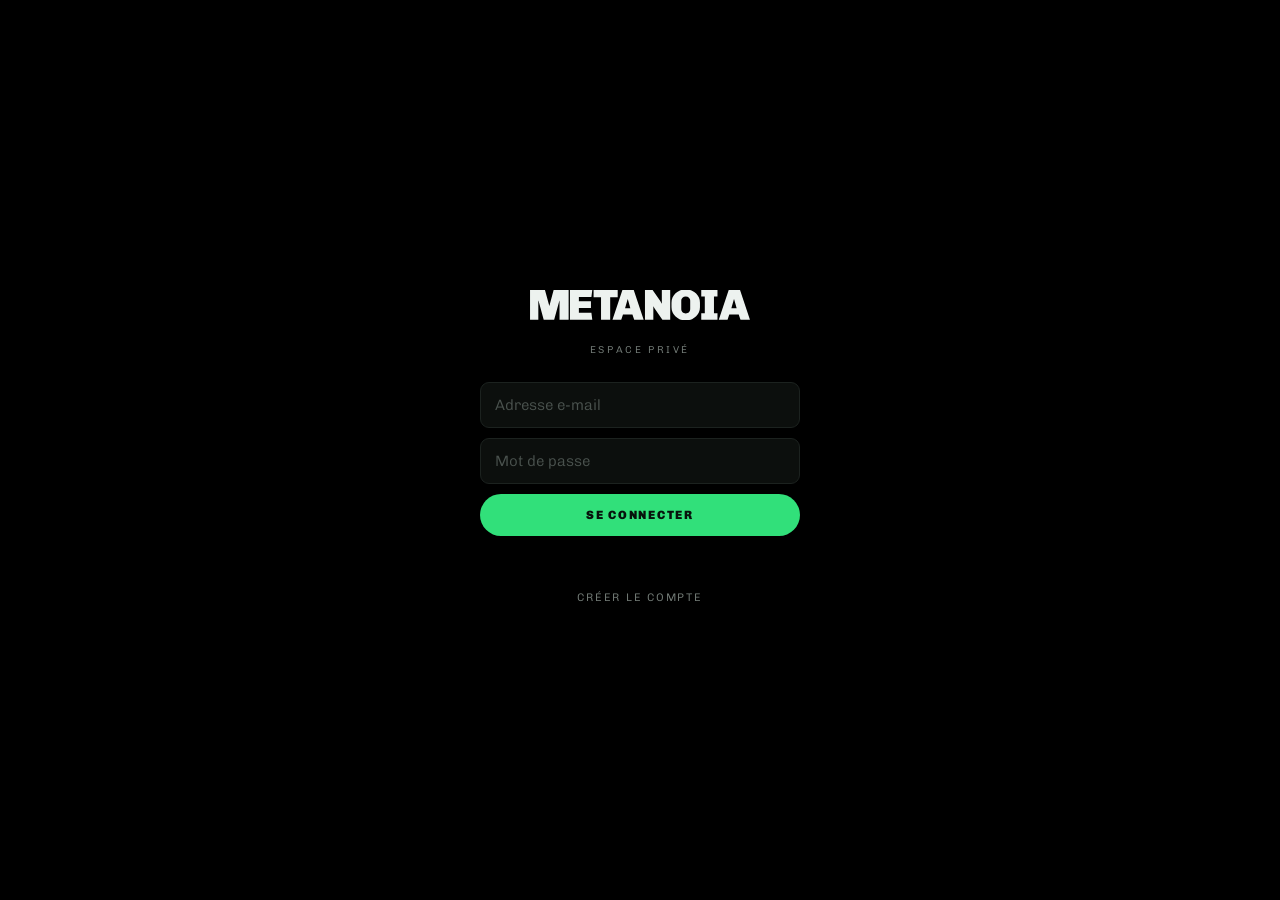
==== commit cee35488: "Allures affichees en plages ; les seances visent le milieu de plage" ====
--- a/admin.html
+++ b/admin.html
@@ -194,8 +194,8 @@
 </nav>
 
 <script type="module">
-import { exigerConnexion, deconnexion, list, insert, update, remove, TYPES, parseTime, parseKm, fmtTime, fmtPace, fr, listCompetitions, insertCompetition, updateCompetition, removeCompetition, listResultats, insertResultat, removeResultat } from './config.js?v=20260831d';
-import { plausible, fmtAllure } from './moteur.js?v=20260831d';
+import { exigerConnexion, deconnexion, list, insert, update, remove, TYPES, parseTime, parseKm, fmtTime, fmtPace, fr, listCompetitions, insertCompetition, updateCompetition, removeCompetition, listResultats, insertResultat, removeResultat } from './config.js?v=20260831e';
+import { plausible, fmtAllure } from './moteur.js?v=20260831e';
 
 if (!await exigerConnexion()) throw new Error('non connecté');
 const $ = id => document.getElementById(id);
@@ -326,8 +326,8 @@
 refreshResultats();
 </script>
 <script type="module">
-import { deconnexion } from './config.js?v=20260831d';
-import { plausible, fmtAllure } from './moteur.js?v=20260831d';
+import { deconnexion } from './config.js?v=20260831e';
+import { plausible, fmtAllure } from './moteur.js?v=20260831e';
 document.getElementById('quitter').addEventListener('click', async () => {
   await deconnexion(); location.href = 'index.html';
 });
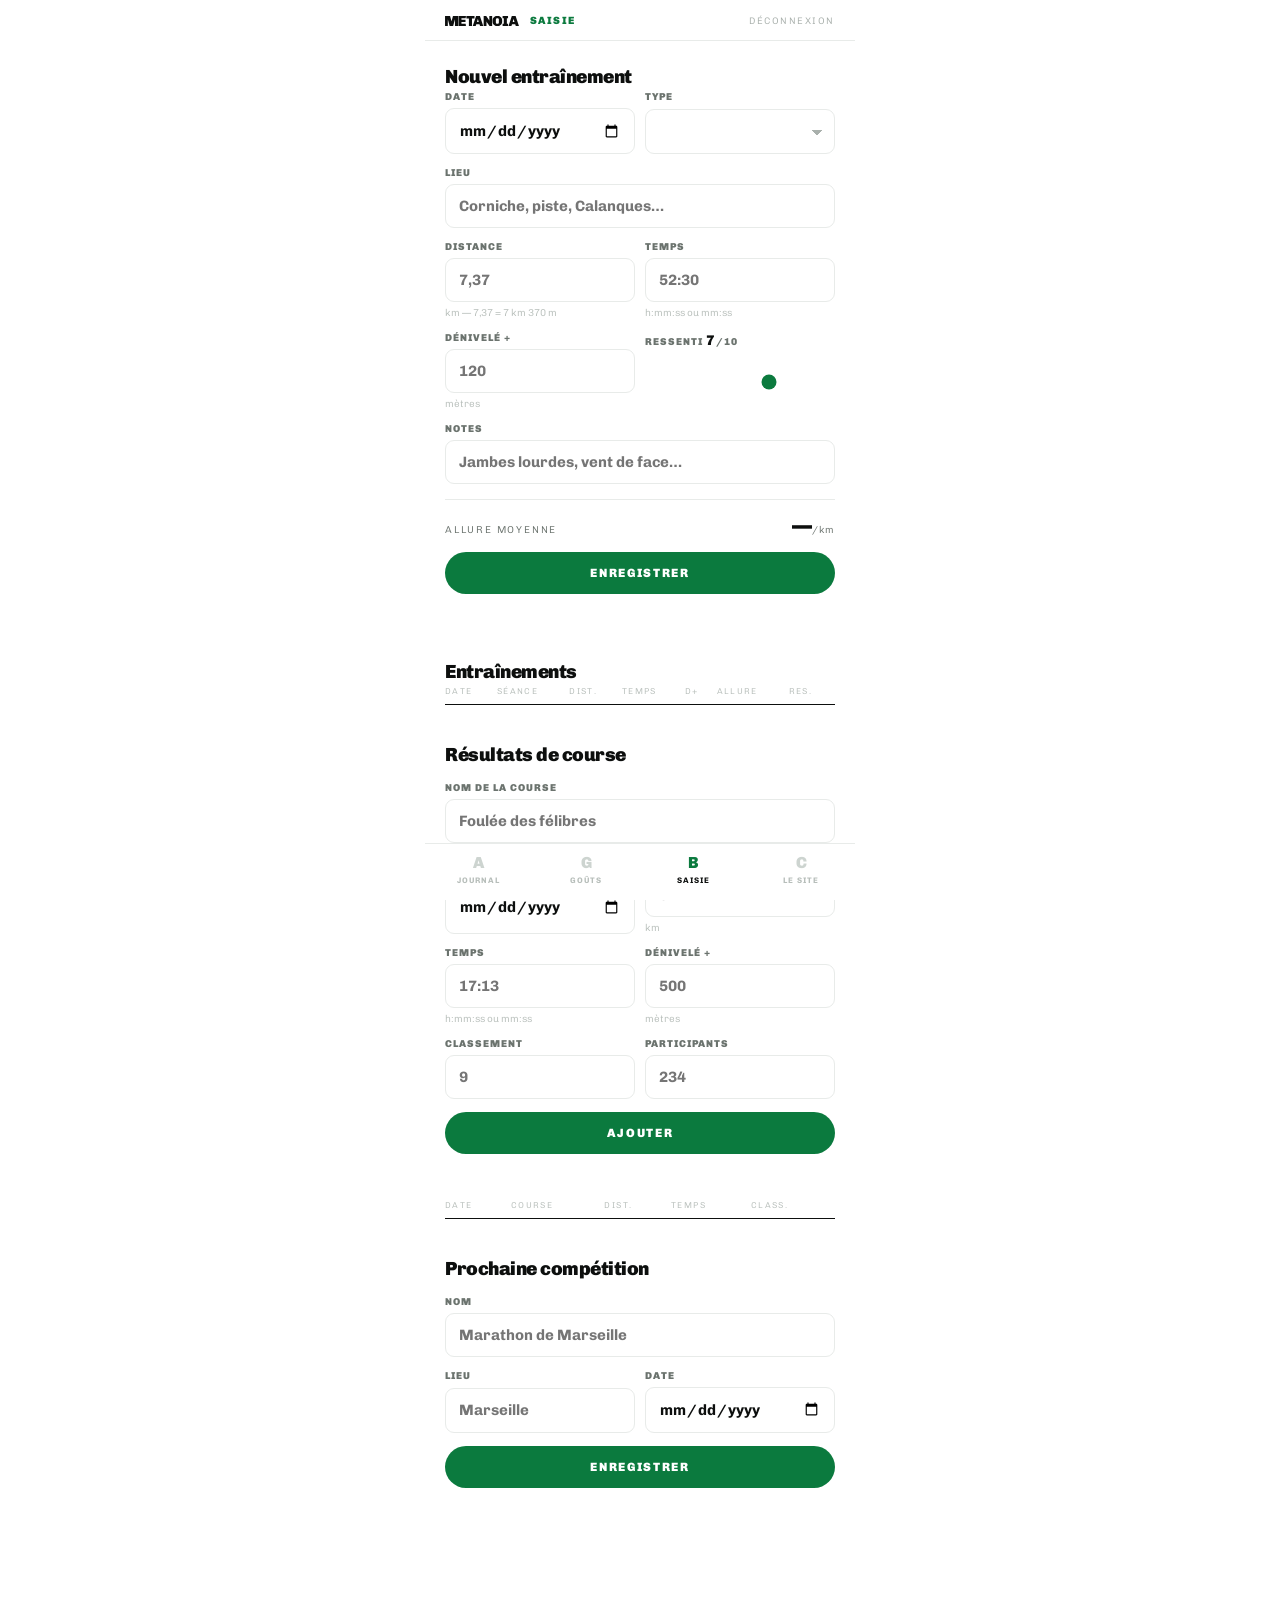
==== commit 5dfba6ca: "Police hebergee sur le site : plus aucune requete vers Google" ====
--- a/admin.html
+++ b/admin.html
@@ -6,9 +6,9 @@
 <title>Metanoia — Saisie</title>
 <meta name="robots" content="noindex">
 <meta name="theme-color" content="#FFFFFF">
-<link rel="preconnect" href="https://fonts.googleapis.com">
-<link rel="preconnect" href="https://fonts.gstatic.com" crossorigin>
-<link href="https://fonts.googleapis.com/css2?family=Chivo:wght@300;700;900&display=swap" rel="stylesheet">
+<link rel="preload" href="/polices/chivo-900.woff2" as="font" type="font/woff2" crossorigin>
+<link rel="preload" href="/polices/chivo-300.woff2" as="font" type="font/woff2" crossorigin>
+<link rel="stylesheet" href="/polices.css?v=1">
 <style>
 :root{--vert:#0B7A3E;--vif:#12B85F;--ink:#0D0F0E;--piste:#E8EBE9;--sourd:#6B736E;--texte:#454B48;--rouge:#C4452F}
 *{margin:0;padding:0;box-sizing:border-box}
@@ -189,13 +189,14 @@
 
 <nav class="nav">
   <a href="journal.html"><span class="num">A</span><b>Journal</b></a>
+  <a href="gouts.html"><span class="num">G</span><b>Goûts</b></a>
   <a class="on"><span class="num">B</span><b>Saisie</b></a>
   <a href="metanoia.html"><span class="num">C</span><b>Le site</b></a>
 </nav>
 
 <script type="module">
-import { exigerConnexion, deconnexion, list, insert, update, remove, TYPES, parseTime, parseKm, fmtTime, fmtPace, fr, listCompetitions, insertCompetition, updateCompetition, removeCompetition, listResultats, insertResultat, removeResultat } from './config.js?v=20260831e';
-import { plausible, fmtAllure } from './moteur.js?v=20260831e';
+import { exigerConnexion, deconnexion, list, insert, update, remove, TYPES, parseTime, parseKm, fmtTime, fmtPace, fr, listCompetitions, insertCompetition, updateCompetition, removeCompetition, listResultats, insertResultat, removeResultat } from './config.js?v=20260831f';
+import { plausible, fmtAllure } from './moteur.js?v=20260831f';
 
 if (!await exigerConnexion()) throw new Error('non connecté');
 const $ = id => document.getElementById(id);
@@ -326,8 +327,8 @@
 refreshResultats();
 </script>
 <script type="module">
-import { deconnexion } from './config.js?v=20260831e';
-import { plausible, fmtAllure } from './moteur.js?v=20260831e';
+import { deconnexion } from './config.js?v=20260831f';
+import { plausible, fmtAllure } from './moteur.js?v=20260831f';
 document.getElementById('quitter').addEventListener('click', async () => {
   await deconnexion(); location.href = 'index.html';
 });
--- a/polices.css
+++ b/polices.css
@@ -0,0 +1,14 @@
+/* Chivo — hébergée sur le site, licence SIL Open Font.
+   Sous-ensemble latin + ponctuation française, trois graisses. */
+@font-face{
+  font-family:'Chivo';font-style:normal;font-weight:300;font-display:swap;
+  src:url('/polices/chivo-300.woff2') format('woff2');
+}
+@font-face{
+  font-family:'Chivo';font-style:normal;font-weight:700;font-display:swap;
+  src:url('/polices/chivo-700.woff2') format('woff2');
+}
+@font-face{
+  font-family:'Chivo';font-style:normal;font-weight:900;font-display:swap;
+  src:url('/polices/chivo-900.woff2') format('woff2');
+}
